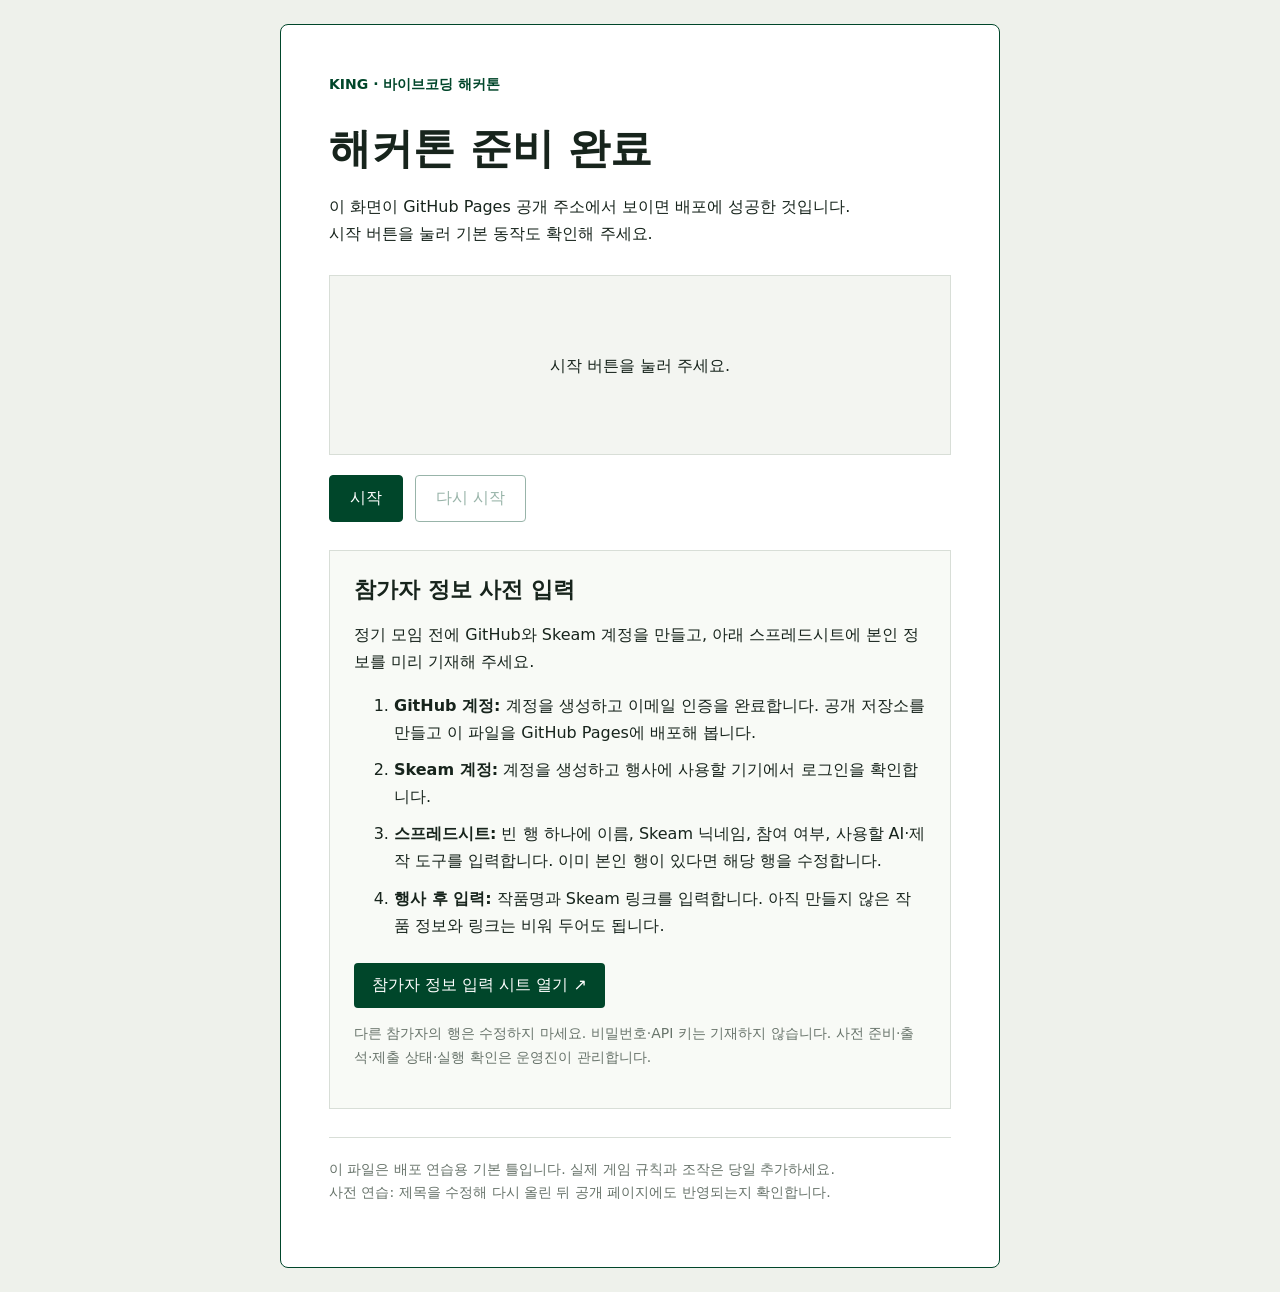
==== index.html @ e27a7099 "Add files via upload" ====
<!doctype html>
<html lang="ko">
<head>
  <meta charset="utf-8">
  <meta name="viewport" content="width=device-width, initial-scale=1">
  <title>KING 해커톤 · 배포 확인</title>
  <style>
    * { box-sizing: border-box; }
    body { margin: 0; min-height: 100vh; display: grid; place-items: center; padding: 24px; background: #eef1eb; color: #17241c; font-family: system-ui, "Malgun Gothic", sans-serif; }
    main { width: min(100%, 720px); padding: clamp(24px, 5vw, 48px); border: 1px solid #00462a; border-radius: 8px; background: white; }
    .label { margin: 0 0 24px; color: #00462a; font-size: 14px; font-weight: 700; }
    h1 { margin: 0 0 16px; font-size: clamp(28px, 6vw, 42px); }
    p { line-height: 1.7; }
    #stage { display: grid; place-items: center; min-height: 180px; margin: 28px 0 20px; padding: 24px; background: #f3f5f1; border: 1px solid #d8ded7; text-align: center; }
    #message { margin: 0; }
    .buttons { display: flex; flex-wrap: wrap; gap: 12px; }
    button { padding: 12px 20px; border: 1px solid #00462a; border-radius: 4px; background: #00462a; color: white; font: inherit; cursor: pointer; }
    #restart { background: white; color: #00462a; }
    button:disabled { opacity: .4; cursor: default; }
    button:focus-visible { outline: 3px solid #69a58c; outline-offset: 4px; }
    .guide { margin-top: 28px; padding: 24px; border: 1px solid #d8ded7; background: #f8faf6; }
    .guide h2 { margin: 0 0 12px; font-size: 22px; }
    .guide li { margin: 10px 0; line-height: 1.7; }
    .sheet-link { display: inline-block; margin-top: 8px; padding: 12px 18px; background: #00462a; color: white; border-radius: 4px; text-decoration: none; }
    .sheet-link:focus-visible { outline: 3px solid #69a58c; outline-offset: 4px; }
    .note { margin-top: 28px; padding-top: 20px; border-top: 1px solid #d8ded7; color: #68746b; font-size: 14px; }
  </style>
</head>
<body>
  <main>
    <p class="label">KING · 바이브코딩 해커톤</p>
    <!-- 사전 수정 연습: 아래 제목을 원하는 문구로 바꿔 보세요. -->
    <h1>해커톤 준비 완료</h1>
    <p>이 화면이 GitHub Pages 공개 주소에서 보이면 배포에 성공한 것입니다.<br>시작 버튼을 눌러 기본 동작도 확인해 주세요.</p>
    <section id="stage" aria-label="실행 확인 화면" aria-live="polite">
      <p id="message">시작 버튼을 눌러 주세요.</p>
    </section>
    <div class="buttons">
      <button id="start" type="button">시작</button>
      <button id="restart" type="button" disabled>다시 시작</button>
    </div>
    <section class="guide" aria-labelledby="guide-title">
      <h2 id="guide-title">참가자 정보 사전 입력</h2>
      <p>정기 모임 전에 GitHub와 Skeam 계정을 만들고, 아래 스프레드시트에 본인 정보를 미리 기재해 주세요.</p>
      <ol>
        <li><strong>GitHub 계정:</strong> 계정을 생성하고 이메일 인증을 완료합니다. 공개 저장소를 만들고 이 파일을 GitHub Pages에 배포해 봅니다.</li>
        <li><strong>Skeam 계정:</strong> 계정을 생성하고 행사에 사용할 기기에서 로그인을 확인합니다.</li>
        <li><strong>스프레드시트:</strong> 빈 행 하나에 이름, Skeam 닉네임, 참여 여부, 사용할 AI·제작 도구를 입력합니다. 이미 본인 행이 있다면 해당 행을 수정합니다.</li>
        <li><strong>행사 후 입력:</strong> 작품명과 Skeam 링크를 입력합니다. 아직 만들지 않은 작품 정보와 링크는 비워 두어도 됩니다.</li>
      </ol>
      <a class="sheet-link" href="https://docs.google.com/spreadsheets/d/1eLqrOtpMhR3VfCOIV-9_RNtlB1wUtHm_m6aK4ziDUH8/edit?usp=sharing" target="_blank" rel="noopener noreferrer">참가자 정보 입력 시트 열기 ↗</a>
      <p style="font-size:14px;color:#68746b">다른 참가자의 행은 수정하지 마세요. 비밀번호·API 키는 기재하지 않습니다. 사전 준비·출석·제출 상태·실행 확인은 운영진이 관리합니다.</p>
    </section>
    <p class="note">이 파일은 배포 연습용 기본 틀입니다. 실제 게임 규칙과 조작은 당일 추가하세요.<br>사전 연습: 제목을 수정해 다시 올린 뒤 공개 페이지에도 반영되는지 확인합니다.</p>
  </main>
  <script>
    // 외부 라이브러리 없이 이 파일 하나로 실행됩니다.
    const message = document.getElementById('message');
    const start = document.getElementById('start');
    const restart = document.getElementById('restart');
    start.addEventListener('click', () => {
      message.textContent = '시작 버튼이 정상적으로 작동합니다. 다시 시작 버튼도 확인해 주세요.';
      start.disabled = true;
      restart.disabled = false;
      restart.focus();
    });
    restart.addEventListener('click', () => {
      message.textContent = '시작 버튼을 눌러 주세요.';
      start.disabled = false;
      restart.disabled = true;
      start.focus();
    });
  </script>
</body>
</html>
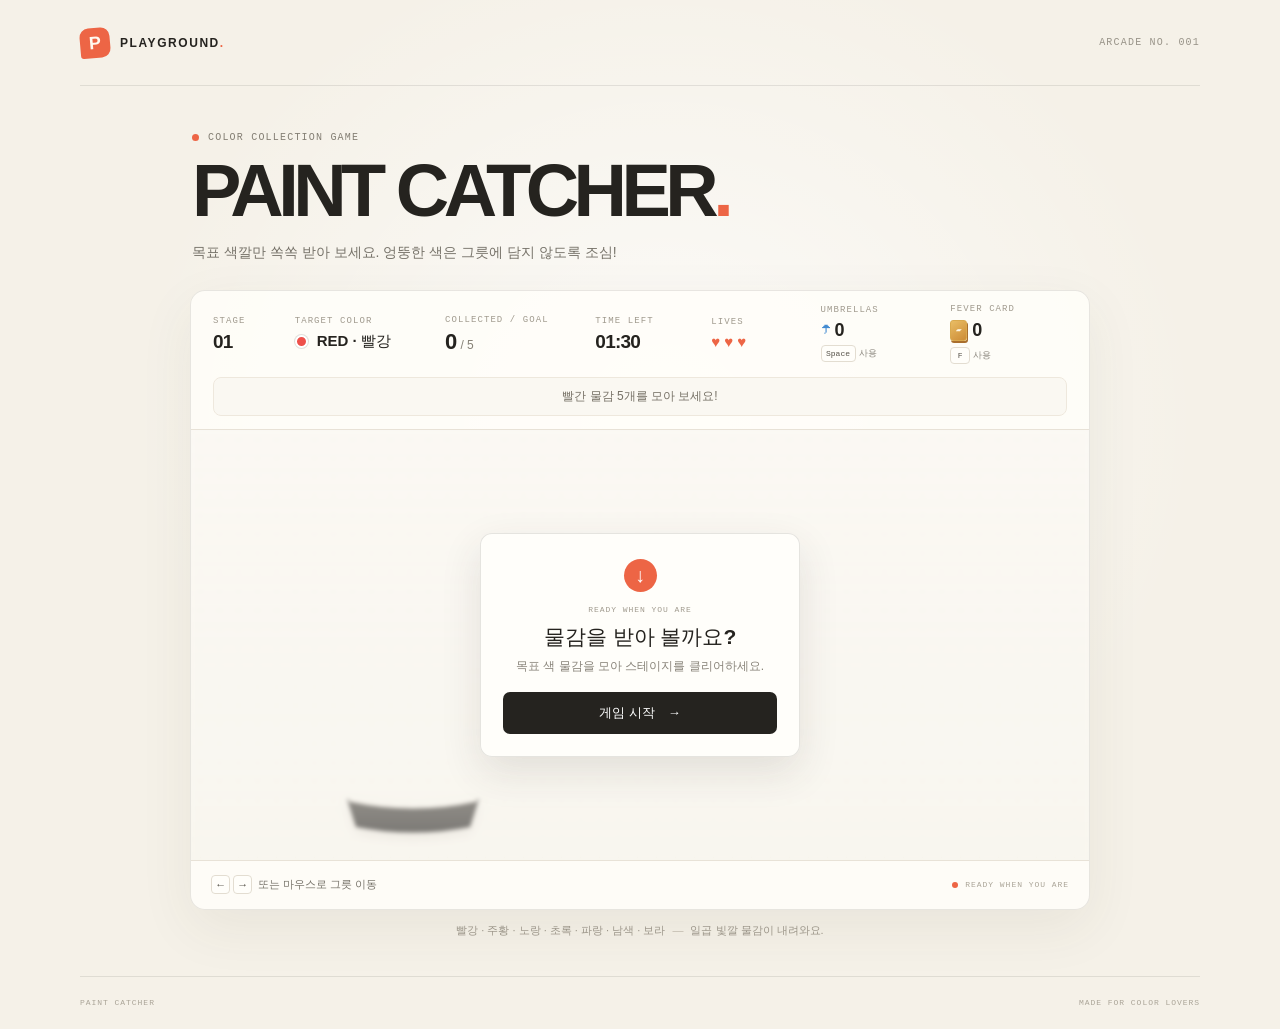
==== commit 656caaf2: "push" ====
--- a/index.html
+++ b/index.html
@@ -1,76 +1,107 @@
-<!doctype html>
-<html lang="ko">
-<head>
-  <meta charset="utf-8">
-  <meta name="viewport" content="width=device-width, initial-scale=1">
-  <title>KING 해커톤 · 배포 확인</title>
-  <style>
-    * { box-sizing: border-box; }
-    body { margin: 0; min-height: 100vh; display: grid; place-items: center; padding: 24px; background: #eef1eb; color: #17241c; font-family: system-ui, "Malgun Gothic", sans-serif; }
-    main { width: min(100%, 720px); padding: clamp(24px, 5vw, 48px); border: 1px solid #00462a; border-radius: 8px; background: white; }
-    .label { margin: 0 0 24px; color: #00462a; font-size: 14px; font-weight: 700; }
-    h1 { margin: 0 0 16px; font-size: clamp(28px, 6vw, 42px); }
-    p { line-height: 1.7; }
-    #stage { display: grid; place-items: center; min-height: 180px; margin: 28px 0 20px; padding: 24px; background: #f3f5f1; border: 1px solid #d8ded7; text-align: center; }
-    #message { margin: 0; }
-    .buttons { display: flex; flex-wrap: wrap; gap: 12px; }
-    button { padding: 12px 20px; border: 1px solid #00462a; border-radius: 4px; background: #00462a; color: white; font: inherit; cursor: pointer; }
-    #restart { background: white; color: #00462a; }
-    button:disabled { opacity: .4; cursor: default; }
-    button:focus-visible { outline: 3px solid #69a58c; outline-offset: 4px; }
-    .guide { margin-top: 28px; padding: 24px; border: 1px solid #d8ded7; background: #f8faf6; }
-    .guide h2 { margin: 0 0 12px; font-size: 22px; }
-    .guide li { margin: 10px 0; line-height: 1.7; }
-    .sheet-link { display: inline-block; margin-top: 8px; padding: 12px 18px; background: #00462a; color: white; border-radius: 4px; text-decoration: none; }
-    .sheet-link:focus-visible { outline: 3px solid #69a58c; outline-offset: 4px; }
-    .note { margin-top: 28px; padding-top: 20px; border-top: 1px solid #d8ded7; color: #68746b; font-size: 14px; }
-  </style>
-</head>
-<body>
-  <main>
-    <p class="label">KING · 바이브코딩 해커톤</p>
-    <!-- 사전 수정 연습: 아래 제목을 원하는 문구로 바꿔 보세요. -->
-    <h1>해커톤 준비 완료</h1>
-    <p>이 화면이 GitHub Pages 공개 주소에서 보이면 배포에 성공한 것입니다.<br>시작 버튼을 눌러 기본 동작도 확인해 주세요.</p>
-    <section id="stage" aria-label="실행 확인 화면" aria-live="polite">
-      <p id="message">시작 버튼을 눌러 주세요.</p>
-    </section>
-    <div class="buttons">
-      <button id="start" type="button">시작</button>
-      <button id="restart" type="button" disabled>다시 시작</button>
-    </div>
-    <section class="guide" aria-labelledby="guide-title">
-      <h2 id="guide-title">참가자 정보 사전 입력</h2>
-      <p>정기 모임 전에 GitHub와 Skeam 계정을 만들고, 아래 스프레드시트에 본인 정보를 미리 기재해 주세요.</p>
-      <ol>
-        <li><strong>GitHub 계정:</strong> 계정을 생성하고 이메일 인증을 완료합니다. 공개 저장소를 만들고 이 파일을 GitHub Pages에 배포해 봅니다.</li>
-        <li><strong>Skeam 계정:</strong> 계정을 생성하고 행사에 사용할 기기에서 로그인을 확인합니다.</li>
-        <li><strong>스프레드시트:</strong> 빈 행 하나에 이름, Skeam 닉네임, 참여 여부, 사용할 AI·제작 도구를 입력합니다. 이미 본인 행이 있다면 해당 행을 수정합니다.</li>
-        <li><strong>행사 후 입력:</strong> 작품명과 Skeam 링크를 입력합니다. 아직 만들지 않은 작품 정보와 링크는 비워 두어도 됩니다.</li>
-      </ol>
-      <a class="sheet-link" href="https://docs.google.com/spreadsheets/d/1eLqrOtpMhR3VfCOIV-9_RNtlB1wUtHm_m6aK4ziDUH8/edit?usp=sharing" target="_blank" rel="noopener noreferrer">참가자 정보 입력 시트 열기 ↗</a>
-      <p style="font-size:14px;color:#68746b">다른 참가자의 행은 수정하지 마세요. 비밀번호·API 키는 기재하지 않습니다. 사전 준비·출석·제출 상태·실행 확인은 운영진이 관리합니다.</p>
-    </section>
-    <p class="note">이 파일은 배포 연습용 기본 틀입니다. 실제 게임 규칙과 조작은 당일 추가하세요.<br>사전 연습: 제목을 수정해 다시 올린 뒤 공개 페이지에도 반영되는지 확인합니다.</p>
-  </main>
-  <script>
-    // 외부 라이브러리 없이 이 파일 하나로 실행됩니다.
-    const message = document.getElementById('message');
-    const start = document.getElementById('start');
-    const restart = document.getElementById('restart');
-    start.addEventListener('click', () => {
-      message.textContent = '시작 버튼이 정상적으로 작동합니다. 다시 시작 버튼도 확인해 주세요.';
-      start.disabled = true;
-      restart.disabled = false;
-      restart.focus();
-    });
-    restart.addEventListener('click', () => {
-      message.textContent = '시작 버튼을 눌러 주세요.';
-      start.disabled = false;
-      restart.disabled = true;
-      start.focus();
-    });
-  </script>
-</body>
+<!doctype html>
+<html lang="ko">
+<head>
+  <meta charset="utf-8">
+  <meta name="viewport" content="width=device-width, initial-scale=1">
+  <meta name="theme-color" content="#f5f1e8">
+  <title>PAINT CATCHER — 물감 수집 아케이드</title>
+  <link rel="stylesheet" href="./style.css">
+</head>
+<body>
+  <main class="app">
+    <header class="topbar">
+      <a class="brand" href="./index.html" aria-label="Paint Catcher 홈">
+        <span class="brand-mark" aria-hidden="true">P</span>
+        <span>PLAYGROUND<span class="brand-dot">.</span></span>
+      </a>
+      <span class="build-tag">ARCADE NO. 001</span>
+    </header>
+
+    <section class="game-shell" aria-labelledby="game-title">
+      <div class="intro">
+        <p class="eyebrow"><span class="eyebrow-dot"></span> COLOR COLLECTION GAME</p>
+        <h1 id="game-title">PAINT<br class="mobile-break"> CATCHER<span class="title-period">.</span></h1>
+        <p class="intro-copy">목표 색깔만 쏙쏙 받아 보세요.<br class="mobile-break"> 엉뚱한 색은 그릇에 담지 않도록 조심!</p>
+      </div>
+
+      <section class="game-card" aria-label="물감 수집 게임">
+        <div class="hud">
+          <div class="hud-stage">
+            <span class="hud-label">STAGE</span>
+            <span class="stage-value" id="stage-number">01</span>
+          </div>
+          <div class="hud-target">
+            <span class="hud-label">TARGET COLOR</span>
+            <span class="target-value"><span class="target-swatch" aria-hidden="true"></span><span id="target-name">RED · 빨강</span></span>
+          </div>
+          <div class="hud-collected">
+            <span class="hud-label">COLLECTED / GOAL</span>
+            <span class="collected-value"><span id="collected-count">0</span><span class="count-unit">/ <span id="target-count">5</span></span></span>
+          </div>
+          <div class="hud-time">
+            <span class="hud-label">TIME LEFT</span>
+            <span class="time-value" id="remaining-time">01:30</span>
+          </div>
+          <div class="hud-lives">
+            <span class="hud-label">LIVES</span>
+            <span class="lives-value" id="lives-display" role="img" aria-label="목숨 3개">
+              <span class="life-heart" aria-hidden="true">♥</span>
+              <span class="life-heart" aria-hidden="true">♥</span>
+              <span class="life-heart" aria-hidden="true">♥</span>
+            </span>
+          </div>
+          <div class="hud-umbrella">
+            <span class="hud-label">UMBRELLAS</span>
+            <span class="umbrella-value" id="umbrella-display" role="img" aria-label="우산 0개">
+              <span class="umbrella-icon" aria-hidden="true">☂</span>
+              <span id="umbrella-count">0</span>
+              <span class="umbrella-timer" id="umbrella-timer" hidden></span>
+            </span>
+            <span class="umbrella-hint"><span class="keycap">Space</span> 사용</span>
+          </div>
+          <div class="hud-fever">
+            <span class="hud-label">FEVER CARD</span>
+            <span class="fever-card-value" id="fever-card-display" role="img" aria-label="피버타임 카드 0장">
+              <span class="fever-card-icon" aria-hidden="true">▰</span>
+              <span id="fever-card-count">0</span>
+              <span class="fever-timer" id="fever-timer" hidden></span>
+            </span>
+            <span class="fever-hint"><span class="keycap">F</span> 사용</span>
+          </div>
+          <div class="hud-feedback" id="feedback" role="status" aria-live="polite">빨간 물감 5개를 모아 보세요!</div>
+        </div>
+
+        <div class="canvas-wrap">
+          <div class="fever-banner" id="fever-banner" aria-live="polite" hidden>
+            <strong>FEVER TIME!</strong><span id="fever-banner-timer">5.0s</span>
+          </div>
+          <canvas id="game-canvas" tabindex="0" aria-label="물감이 떨어지는 게임 화면. 마우스 또는 좌우 방향키로 그릇을 움직입니다.">
+            이 게임을 플레이하려면 Canvas를 지원하는 브라우저가 필요합니다.
+          </canvas>
+          <div class="start-overlay" id="start-overlay">
+            <div class="start-card">
+              <span class="start-icon" id="overlay-icon" aria-hidden="true">↓</span>
+              <p class="start-kicker" id="overlay-kicker">READY WHEN YOU ARE</p>
+              <h2 id="overlay-title">물감을 받아 볼까요?</h2>
+              <p id="overlay-copy">빨간 물감은 받고, 다른 색은 피하세요.</p>
+              <button class="start-button" id="start-button" type="button">게임 시작 <span aria-hidden="true">→</span></button>
+            </div>
+          </div>
+        </div>
+
+        <div class="game-footer">
+          <p class="controls-hint"><span class="keycap">←</span><span class="keycap">→</span> 또는 마우스로 그릇 이동</p>
+          <span class="footer-note"><span class="live-dot" id="status-dot"></span><span id="game-status">READY TO PLAY</span></span>
+        </div>
+      </section>
+      <p class="color-note">빨강 · 주황 · 노랑 · 초록 · 파랑 · 남색 · 보라 <span aria-hidden="true">—</span> 일곱 빛깔 물감이 내려와요.</p>
+    </section>
+
+    <footer class="page-footer">
+      <span>PAINT CATCHER</span>
+      <span>MADE FOR COLOR LOVERS</span>
+    </footer>
+  </main>
+  <script type="module" src="./js/main.js"></script>
+</body>
 </html>
-
--- a/style.css
+++ b/style.css
@@ -0,0 +1,535 @@
+:root {
+  color-scheme: light;
+  font-family: Arial, "Malgun Gothic", sans-serif;
+  color: #25231f;
+  background: #f5f1e8;
+  font-synthesis: none;
+  text-rendering: optimizeLegibility;
+  -webkit-font-smoothing: antialiased;
+  -moz-osx-font-smoothing: grayscale;
+  font-optical-sizing: auto;
+  font-weight: 400;
+  --ink: #25231f;
+  --muted: #89857c;
+  --paper: #f5f1e8;
+  --orange: #ed6545;
+  --line: #e8e2d7;
+}
+
+* { box-sizing: border-box; }
+
+body {
+  min-width: 320px;
+  min-height: 100vh;
+  margin: 0;
+  background:
+    radial-gradient(ellipse at 52% 41%, rgba(255, 255, 255, .72), transparent 57%),
+    var(--paper);
+}
+
+button { font: inherit; }
+
+.app {
+  width: min(100% - 56px, 1120px);
+  min-height: 100vh;
+  margin: 0 auto;
+  display: flex;
+  flex-direction: column;
+}
+
+.topbar {
+  height: 86px;
+  display: flex;
+  align-items: center;
+  justify-content: space-between;
+  border-bottom: 1px solid rgba(37, 35, 31, .1);
+}
+
+.brand {
+  display: inline-flex;
+  align-items: center;
+  gap: 10px;
+  color: var(--ink);
+  text-decoration: none;
+  font-size: 12px;
+  font-weight: 800;
+  letter-spacing: .13em;
+}
+
+.brand-mark {
+  width: 30px;
+  height: 30px;
+  display: grid;
+  place-items: center;
+  border-radius: 9px 9px 9px 3px;
+  background: var(--orange);
+  color: #fff9f0;
+  font-size: 18px;
+  letter-spacing: 0;
+  transform: rotate(-5deg);
+}
+
+.brand-dot, .title-period { color: var(--orange); }
+
+.build-tag, .eyebrow, .hud-label, .footer-note, .page-footer, .start-kicker {
+  font-family: "DM Mono", monospace;
+  letter-spacing: .12em;
+}
+
+.build-tag {
+  color: #989388;
+  font-size: 10px;
+}
+
+.game-shell {
+  width: min(100%, 900px);
+  margin: auto;
+  padding: 46px 0 38px;
+}
+
+.intro { margin: 0 0 25px 2px; }
+
+.eyebrow {
+  display: flex;
+  align-items: center;
+  gap: 9px;
+  margin: 0 0 13px;
+  color: #837e73;
+  font-size: 10px;
+}
+
+.eyebrow-dot, .live-dot {
+  width: 7px;
+  height: 7px;
+  display: inline-block;
+  border-radius: 50%;
+  background: var(--orange);
+}
+
+h1 {
+  margin: 0;
+  font-size: clamp(42px, 7.5vw, 74px);
+  font-weight: 800;
+  line-height: .95;
+  letter-spacing: -.075em;
+}
+
+.mobile-break { display: none; }
+
+.intro-copy {
+  margin: 14px 0 0;
+  color: #77736a;
+  font-family: "Gowun Dodum", sans-serif;
+  font-size: 14px;
+  line-height: 1.75;
+}
+
+.game-card {
+  overflow: hidden;
+  border: 1px solid rgba(45, 41, 34, .11);
+  border-radius: 15px;
+  background: rgba(255, 254, 250, .86);
+  box-shadow: 0 18px 55px rgba(77, 64, 43, .07);
+}
+
+.hud {
+  min-height: 79px;
+  display: grid;
+  grid-template-columns: .5fr 1fr 1fr .75fr .7fr .85fr .85fr;
+  align-items: center;
+  gap: 13px;
+  padding: 13px 22px;
+  border-bottom: 1px solid var(--line);
+}
+
+.hud-stage, .hud-target, .hud-collected, .hud-time, .hud-lives, .hud-umbrella, .hud-fever { display: grid; gap: 6px; }
+
+.hud-label {
+  color: #a09a8e;
+  font-size: 9px;
+}
+
+.target-value {
+  display: inline-flex;
+  align-items: center;
+  gap: 9px;
+  font-family: "Gowun Dodum", sans-serif;
+  font-size: 15px;
+  font-weight: 700;
+}
+
+.stage-value, .time-value {
+  font-size: 19px;
+  font-weight: 800;
+  line-height: 1;
+  letter-spacing: -.04em;
+  font-variant-numeric: tabular-nums;
+}
+
+.time-value.is-low { color: #c84b40; }
+
+.target-swatch {
+  width: 13px;
+  height: 13px;
+  border: 2px solid #fff;
+  border-radius: 50%;
+  background: #ee514b;
+  box-shadow: 0 0 0 1px rgba(36, 32, 28, .13);
+}
+
+.lives-value {
+  display: inline-flex;
+  align-items: center;
+  gap: 4px;
+  font-size: 15px;
+}
+
+.life-heart { color: #ed6545; }
+.life-heart.is-lost { color: #ded8cc; }
+
+.umbrella-value {
+  display: inline-flex;
+  align-items: center;
+  gap: 5px;
+  font-size: 18px;
+  font-weight: 800;
+  line-height: 1;
+  font-variant-numeric: tabular-nums;
+}
+
+.umbrella-icon { color: #438bd1; }
+.umbrella-value.is-active { color: #2879c3; }
+
+.umbrella-timer {
+  color: #438bd1;
+  font-family: "DM Mono", monospace;
+  font-size: 10px;
+  font-weight: 500;
+}
+
+.umbrella-hint {
+  display: inline-flex;
+  align-items: center;
+  color: #89857c;
+  font-family: "Gowun Dodum", sans-serif;
+  font-size: 9px;
+  white-space: nowrap;
+}
+
+.umbrella-hint .keycap {
+  min-width: 35px;
+  height: 17px;
+  font-size: 8px;
+}
+
+.fever-card-value {
+  display: inline-flex;
+  align-items: center;
+  gap: 5px;
+  font-size: 18px;
+  font-weight: 800;
+  line-height: 1;
+  font-variant-numeric: tabular-nums;
+}
+
+.fever-card-icon {
+  display: inline-grid;
+  width: 17px;
+  height: 21px;
+  place-items: center;
+  border: 1px solid #d9a94e;
+  border-radius: 3px;
+  color: #fff8e7;
+  background: linear-gradient(145deg, #e9bd65, #cd8c36);
+  font-size: 11px;
+  box-shadow: 1px 2px 0 #a96e2e;
+}
+
+.fever-card-value.is-active { color: #b57a27; }
+
+.fever-timer {
+  color: #bf852e;
+  font-family: "DM Mono", monospace;
+  font-size: 10px;
+  font-weight: 500;
+}
+
+.fever-hint {
+  display: inline-flex;
+  align-items: center;
+  color: #89857c;
+  font-family: "Gowun Dodum", sans-serif;
+  font-size: 9px;
+  white-space: nowrap;
+}
+
+.fever-hint .keycap {
+  min-width: 20px;
+  height: 17px;
+  font-size: 8px;
+}
+
+.collected-value {
+  font-size: 22px;
+  font-weight: 800;
+  line-height: 1;
+  letter-spacing: -.04em;
+}
+
+.count-unit {
+  margin-left: 4px;
+  color: #858075;
+  font-family: "Gowun Dodum", sans-serif;
+  font-size: 12px;
+  font-weight: 400;
+  letter-spacing: 0;
+}
+
+.hud-feedback {
+  grid-column: 1 / -1;
+  width: 100%;
+  padding: 10px 12px;
+  border: 1px solid #eee8dd;
+  border-radius: 8px;
+  color: #767166;
+  background: #faf8f2;
+  font-family: "Gowun Dodum", sans-serif;
+  font-size: 12px;
+  text-align: center;
+}
+
+.canvas-wrap {
+  position: relative;
+  overflow: hidden;
+  background-color: #fbf9f3;
+  background-image: radial-gradient(#e6dfd2 0.8px, transparent 0.8px);
+  background-size: 19px 19px;
+  touch-action: none;
+}
+
+.canvas-wrap.fever-active {
+  box-shadow: inset 0 0 0 4px rgba(236, 177, 64, .75), inset 0 0 35px rgba(240, 195, 99, .18);
+}
+
+.fever-banner {
+  position: absolute;
+  z-index: 1;
+  top: 15px;
+  left: 50%;
+  display: flex;
+  align-items: center;
+  gap: 10px;
+  padding: 8px 13px;
+  border: 1px solid rgba(185, 128, 37, .34);
+  border-radius: 999px;
+  color: #9c641b;
+  background: rgba(255, 248, 222, .92);
+  box-shadow: 0 4px 14px rgba(137, 94, 27, .12);
+  font-family: "DM Mono", monospace;
+  font-size: 10px;
+  letter-spacing: .08em;
+  transform: translateX(-50%);
+  pointer-events: none;
+}
+
+.fever-banner[hidden] { display: none; }
+.fever-banner span { color: #76603b; font-variant-numeric: tabular-nums; }
+
+canvas {
+  width: 100%;
+  height: clamp(290px, 43vw, 430px);
+  display: block;
+  cursor: crosshair;
+  touch-action: none;
+}
+
+.start-overlay {
+  position: absolute;
+  inset: 0;
+  display: grid;
+  place-items: center;
+  background: rgba(250, 248, 242, .42);
+  backdrop-filter: blur(2px);
+  transition: opacity .2s ease, visibility .2s ease;
+}
+
+.start-overlay.is-hidden {
+  visibility: hidden;
+  opacity: 0;
+  pointer-events: none;
+}
+
+.start-card {
+  width: min(320px, calc(100% - 36px));
+  padding: 25px 22px 22px;
+  border: 1px solid rgba(45, 41, 34, .12);
+  border-radius: 12px;
+  background: rgba(255, 254, 250, .96);
+  box-shadow: 0 15px 40px rgba(61, 52, 39, .12);
+  text-align: center;
+}
+
+.start-icon {
+  width: 33px;
+  height: 33px;
+  display: grid;
+  place-items: center;
+  margin: 0 auto 13px;
+  border-radius: 50%;
+  color: #fff;
+  background: var(--orange);
+  font-size: 20px;
+  font-weight: 700;
+}
+
+.start-kicker {
+  margin: 0 0 9px;
+  color: #a09a8e;
+  font-size: 8px;
+}
+
+.start-card h2 {
+  margin: 0;
+  font-family: "Gowun Dodum", sans-serif;
+  font-size: 21px;
+  font-weight: 700;
+}
+
+.start-card > p:not(.start-kicker) {
+  margin: 7px 0 17px;
+  color: #89847a;
+  font-family: "Gowun Dodum", sans-serif;
+  font-size: 12px;
+}
+
+.start-button {
+  width: 100%;
+  display: inline-flex;
+  align-items: center;
+  justify-content: center;
+  gap: 13px;
+  padding: 12px 16px;
+  border: 0;
+  border-radius: 7px;
+  color: white;
+  background: var(--ink);
+  cursor: pointer;
+  font-size: 13px;
+  font-weight: 700;
+  transition: background .15s ease, transform .15s ease;
+}
+
+.start-button:hover { background: var(--orange); }
+.start-button:active { transform: translateY(1px); }
+.start-button:disabled { opacity: .55; cursor: wait; }
+
+.start-button:focus-visible {
+  outline: 3px solid #ed6545;
+  outline-offset: 3px;
+}
+
+.game-footer {
+  min-height: 49px;
+  display: flex;
+  align-items: center;
+  justify-content: space-between;
+  gap: 12px;
+  padding: 0 20px;
+  border-top: 1px solid var(--line);
+}
+
+.controls-hint {
+  margin: 0;
+  color: #77736a;
+  font-family: "Gowun Dodum", sans-serif;
+  font-size: 11px;
+}
+
+.keycap {
+  min-width: 19px;
+  height: 19px;
+  display: inline-grid;
+  place-items: center;
+  margin-right: 3px;
+  border: 1px solid #e3ddd1;
+  border-radius: 4px;
+  color: #555148;
+  background: #fffefa;
+  font-family: "DM Mono", monospace;
+  font-size: 11px;
+}
+
+.footer-note {
+  display: inline-flex;
+  align-items: center;
+  gap: 7px;
+  color: #aaa497;
+  font-size: 8px;
+}
+
+.live-dot {
+  width: 6px;
+  height: 6px;
+  background: #76a877;
+}
+
+.color-note {
+  margin: 13px 0 0;
+  color: #9b9589;
+  font-family: "Gowun Dodum", sans-serif;
+  font-size: 11px;
+  text-align: center;
+}
+
+.color-note span { margin: 0 4px; color: #c1baad; }
+
+.page-footer {
+  min-height: 53px;
+  display: flex;
+  align-items: center;
+  justify-content: space-between;
+  margin-top: auto;
+  border-top: 1px solid rgba(37, 35, 31, .1);
+  color: #aaa497;
+  font-size: 8px;
+}
+
+@media (max-width: 600px) {
+  .app { width: min(100% - 30px, 440px); }
+  .topbar { height: 65px; }
+  .build-tag { font-size: 8px; }
+  .game-shell { padding: 35px 0 26px; }
+  .mobile-break { display: initial; }
+  .intro { margin-bottom: 19px; }
+  h1 { font-size: clamp(43px, 13vw, 60px); }
+  .intro-copy { font-size: 13px; }
+  .hud {
+    grid-template-columns: .7fr 1.4fr 1.1fr;
+    gap: 12px 9px;
+    padding: 13px 15px;
+  }
+  .hud-feedback { grid-column: 1 / -1; padding: 8px; }
+  .hud-lives { grid-column: 3; grid-row: 1; }
+  .hud-time { grid-column: 1; grid-row: 2; }
+  .hud-collected { grid-column: 2 / 4; grid-row: 2; }
+  .hud-umbrella { grid-column: 1 / 4; grid-row: 3; grid-template-columns: auto 1fr; align-items: center; }
+  .hud-umbrella .hud-label { grid-column: 1; }
+  .umbrella-value { grid-column: 2; grid-row: 1 / 3; }
+  .umbrella-hint { grid-column: 3; grid-row: 1 / 3; justify-self: start; }
+  .hud-fever { grid-column: 1 / 4; grid-row: 4; grid-template-columns: auto 1fr; align-items: center; }
+  .hud-fever .hud-label { grid-column: 1; }
+  .fever-card-value { grid-column: 2; grid-row: 1 / 3; }
+  .fever-hint { grid-column: 3; grid-row: 1 / 3; justify-self: start; }
+  .hud-feedback { grid-row: 5; }
+  .stage-value, .time-value { font-size: 17px; }
+  .target-value { gap: 6px; font-size: 13px; }
+  canvas { height: clamp(290px, 93vw, 390px); }
+  .game-footer { min-height: 45px; padding: 0 12px; }
+  .controls-hint { font-size: 10px; }
+  .footer-note { font-size: 7px; }
+  .color-note { line-height: 1.7; }
+}
+
+@media (prefers-reduced-motion: reduce) {
+  *, *::before, *::after { scroll-behavior: auto !important; transition-duration: .01ms !important; }
+}
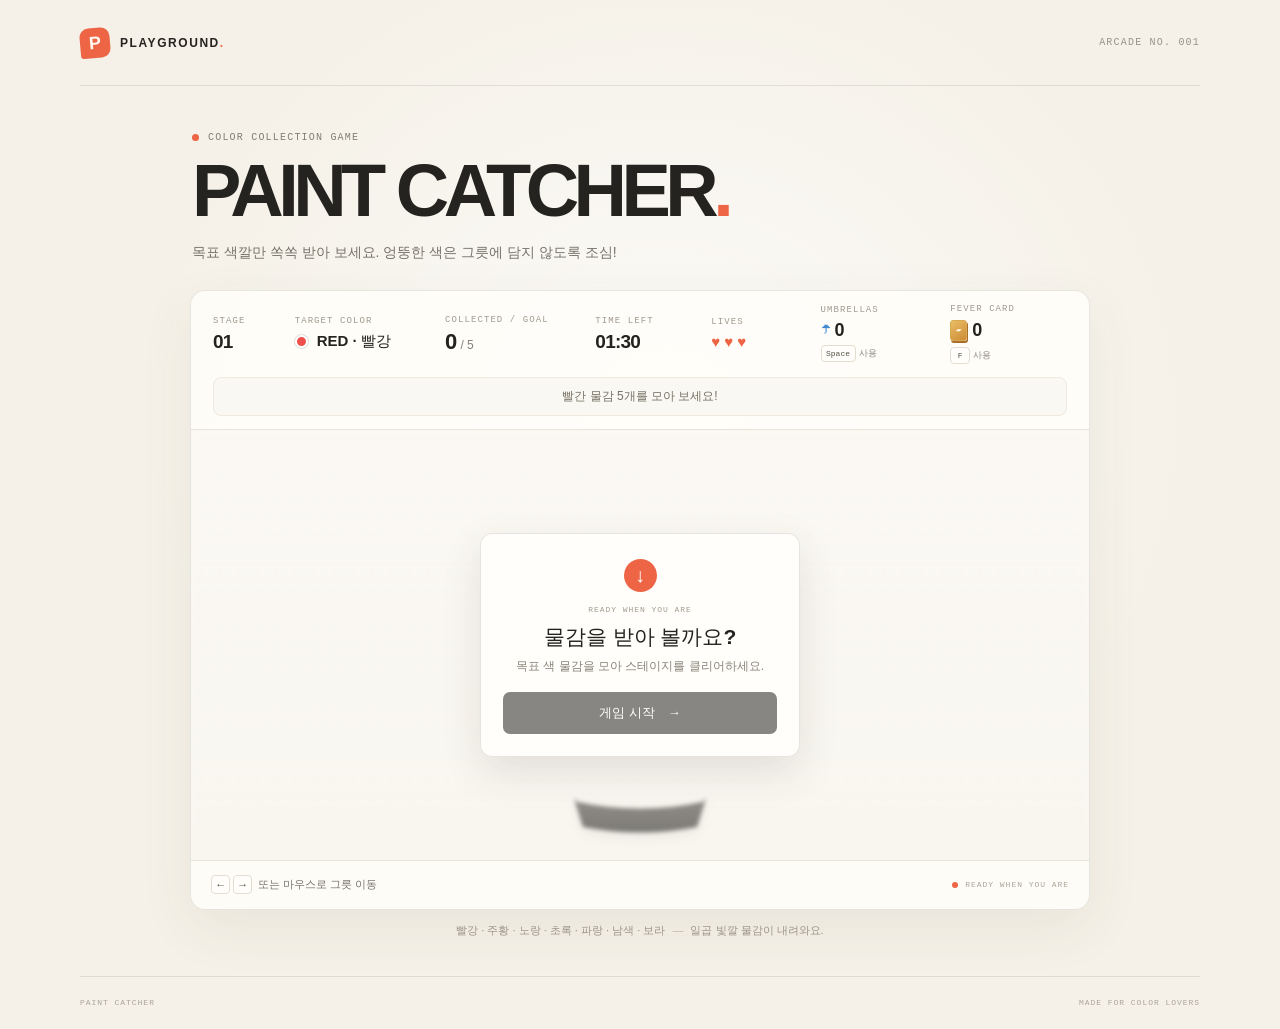
==== commit d0c0c9cc: "Redirect Pages entry to Paint Catcher Co-authored-by: Copilot <223556219+Copilot@users.noreply.githu" ====
--- a/index.html
+++ b/index.html
@@ -3,105 +3,10 @@
 <head>
   <meta charset="utf-8">
   <meta name="viewport" content="width=device-width, initial-scale=1">
-  <meta name="theme-color" content="#f5f1e8">
-  <title>PAINT CATCHER — 물감 수집 아케이드</title>
-  <link rel="stylesheet" href="./style.css">
+  <meta http-equiv="refresh" content="0; url=./vibe.html">
+  <title>PAINT CATCHER</title>
 </head>
 <body>
-  <main class="app">
-    <header class="topbar">
-      <a class="brand" href="./index.html" aria-label="Paint Catcher 홈">
-        <span class="brand-mark" aria-hidden="true">P</span>
-        <span>PLAYGROUND<span class="brand-dot">.</span></span>
-      </a>
-      <span class="build-tag">ARCADE NO. 001</span>
-    </header>
-
-    <section class="game-shell" aria-labelledby="game-title">
-      <div class="intro">
-        <p class="eyebrow"><span class="eyebrow-dot"></span> COLOR COLLECTION GAME</p>
-        <h1 id="game-title">PAINT<br class="mobile-break"> CATCHER<span class="title-period">.</span></h1>
-        <p class="intro-copy">목표 색깔만 쏙쏙 받아 보세요.<br class="mobile-break"> 엉뚱한 색은 그릇에 담지 않도록 조심!</p>
-      </div>
-
-      <section class="game-card" aria-label="물감 수집 게임">
-        <div class="hud">
-          <div class="hud-stage">
-            <span class="hud-label">STAGE</span>
-            <span class="stage-value" id="stage-number">01</span>
-          </div>
-          <div class="hud-target">
-            <span class="hud-label">TARGET COLOR</span>
-            <span class="target-value"><span class="target-swatch" aria-hidden="true"></span><span id="target-name">RED · 빨강</span></span>
-          </div>
-          <div class="hud-collected">
-            <span class="hud-label">COLLECTED / GOAL</span>
-            <span class="collected-value"><span id="collected-count">0</span><span class="count-unit">/ <span id="target-count">5</span></span></span>
-          </div>
-          <div class="hud-time">
-            <span class="hud-label">TIME LEFT</span>
-            <span class="time-value" id="remaining-time">01:30</span>
-          </div>
-          <div class="hud-lives">
-            <span class="hud-label">LIVES</span>
-            <span class="lives-value" id="lives-display" role="img" aria-label="목숨 3개">
-              <span class="life-heart" aria-hidden="true">♥</span>
-              <span class="life-heart" aria-hidden="true">♥</span>
-              <span class="life-heart" aria-hidden="true">♥</span>
-            </span>
-          </div>
-          <div class="hud-umbrella">
-            <span class="hud-label">UMBRELLAS</span>
-            <span class="umbrella-value" id="umbrella-display" role="img" aria-label="우산 0개">
-              <span class="umbrella-icon" aria-hidden="true">☂</span>
-              <span id="umbrella-count">0</span>
-              <span class="umbrella-timer" id="umbrella-timer" hidden></span>
-            </span>
-            <span class="umbrella-hint"><span class="keycap">Space</span> 사용</span>
-          </div>
-          <div class="hud-fever">
-            <span class="hud-label">FEVER CARD</span>
-            <span class="fever-card-value" id="fever-card-display" role="img" aria-label="피버타임 카드 0장">
-              <span class="fever-card-icon" aria-hidden="true">▰</span>
-              <span id="fever-card-count">0</span>
-              <span class="fever-timer" id="fever-timer" hidden></span>
-            </span>
-            <span class="fever-hint"><span class="keycap">F</span> 사용</span>
-          </div>
-          <div class="hud-feedback" id="feedback" role="status" aria-live="polite">빨간 물감 5개를 모아 보세요!</div>
-        </div>
-
-        <div class="canvas-wrap">
-          <div class="fever-banner" id="fever-banner" aria-live="polite" hidden>
-            <strong>FEVER TIME!</strong><span id="fever-banner-timer">5.0s</span>
-          </div>
-          <canvas id="game-canvas" tabindex="0" aria-label="물감이 떨어지는 게임 화면. 마우스 또는 좌우 방향키로 그릇을 움직입니다.">
-            이 게임을 플레이하려면 Canvas를 지원하는 브라우저가 필요합니다.
-          </canvas>
-          <div class="start-overlay" id="start-overlay">
-            <div class="start-card">
-              <span class="start-icon" id="overlay-icon" aria-hidden="true">↓</span>
-              <p class="start-kicker" id="overlay-kicker">READY WHEN YOU ARE</p>
-              <h2 id="overlay-title">물감을 받아 볼까요?</h2>
-              <p id="overlay-copy">빨간 물감은 받고, 다른 색은 피하세요.</p>
-              <button class="start-button" id="start-button" type="button">게임 시작 <span aria-hidden="true">→</span></button>
-            </div>
-          </div>
-        </div>
-
-        <div class="game-footer">
-          <p class="controls-hint"><span class="keycap">←</span><span class="keycap">→</span> 또는 마우스로 그릇 이동</p>
-          <span class="footer-note"><span class="live-dot" id="status-dot"></span><span id="game-status">READY TO PLAY</span></span>
-        </div>
-      </section>
-      <p class="color-note">빨강 · 주황 · 노랑 · 초록 · 파랑 · 남색 · 보라 <span aria-hidden="true">—</span> 일곱 빛깔 물감이 내려와요.</p>
-    </section>
-
-    <footer class="page-footer">
-      <span>PAINT CATCHER</span>
-      <span>MADE FOR COLOR LOVERS</span>
-    </footer>
-  </main>
-  <script type="module" src="./js/main.js"></script>
+  <p>게임으로 이동합니다. 자동으로 이동하지 않으면 <a href="./vibe.html">여기를 눌러 주세요.</a></p>
 </body>
 </html>
